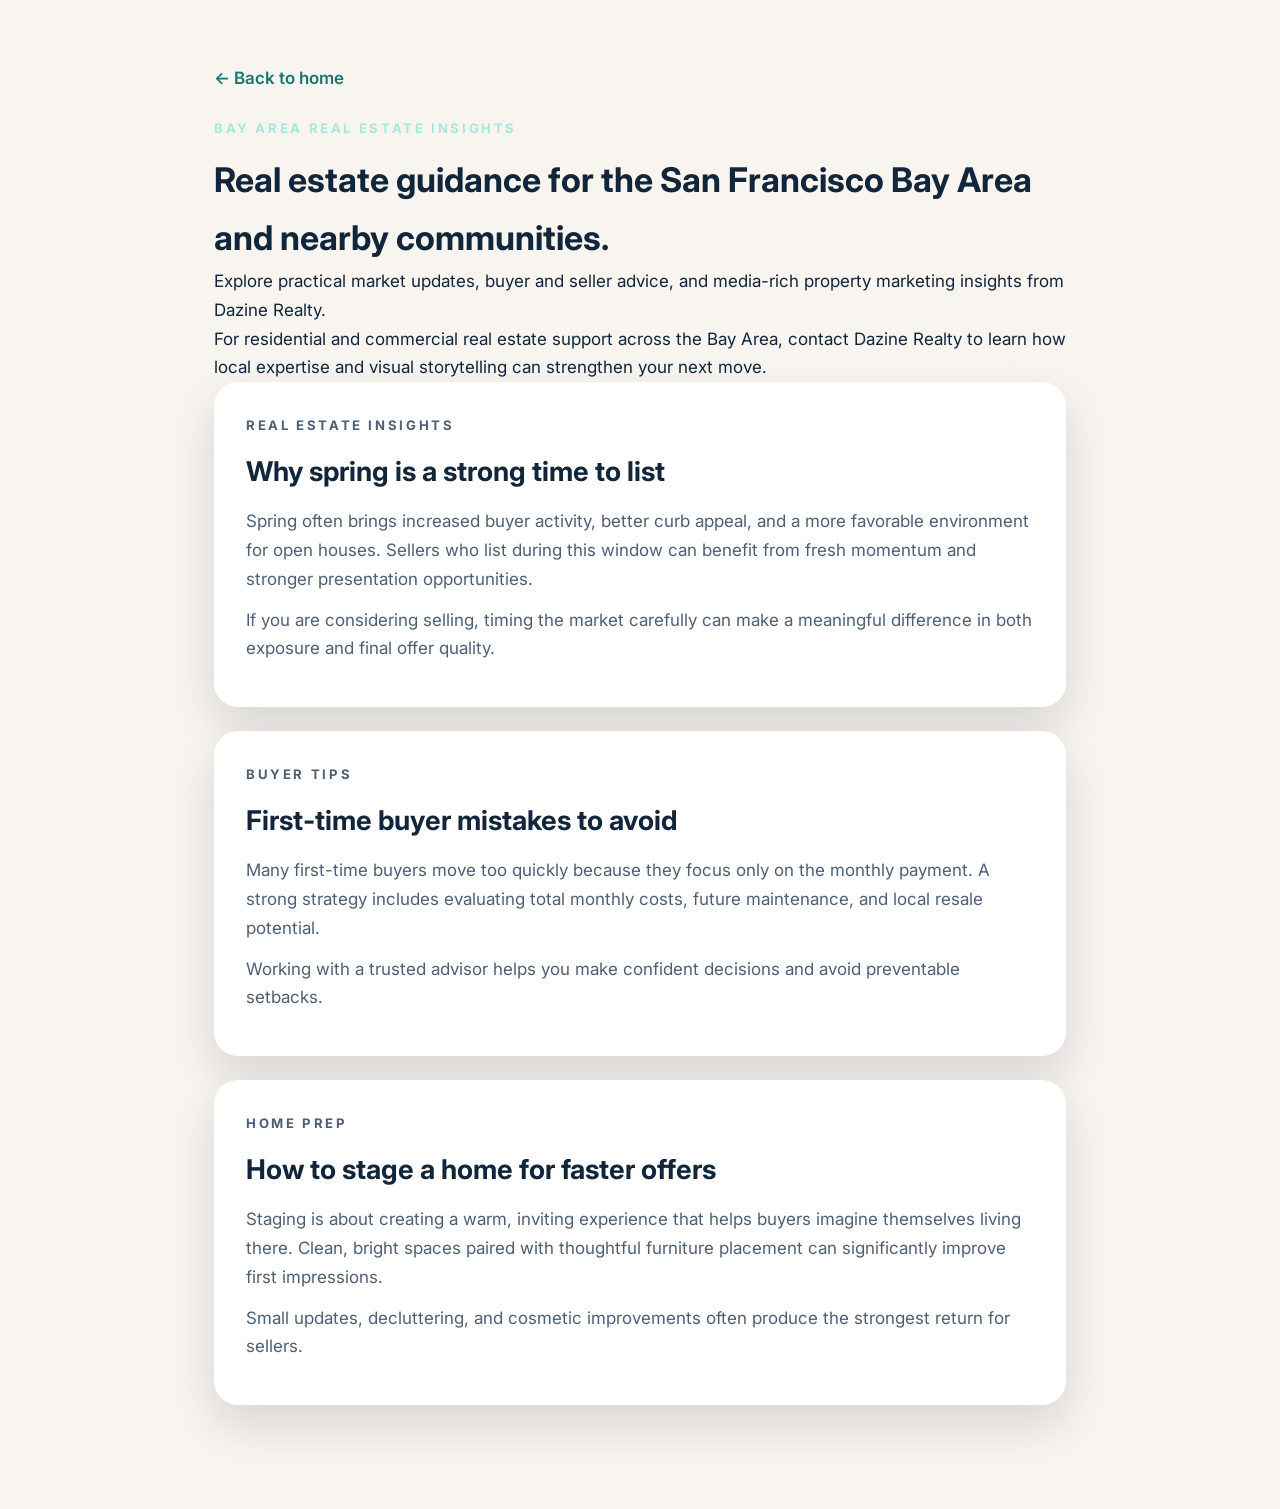
==== blog.html @ 2d31d54a "Improve SEO, contact details, and social links" ====
<!DOCTYPE html>
<html lang="en">
  <head>
    <meta charset="UTF-8" />
    <meta name="viewport" content="width=device-width, initial-scale=1.0" />
    <title>Bay Area Real Estate Blog | Dazine Realty</title>
    <meta
      name="description"
      content="Bay Area real estate insights, market updates, and practical tips for buyers, sellers, and commercial clients from Dazine Realty."
    />
    <meta
      name="keywords"
      content="Bay Area real estate blog, San Francisco Bay Area market updates, Oakland real estate tips, San Jose real estate advice, commercial real estate insights"
    />
    <meta name="robots" content="index, follow" />
    <link rel="preconnect" href="https://fonts.googleapis.com" />
    <link rel="preconnect" href="https://fonts.gstatic.com" crossorigin />
    <link
      href="https://fonts.googleapis.com/css2?family=Inter:wght@400;500;600;700;800&display=swap"
      rel="stylesheet"
    />
    <link rel="stylesheet" href="style.css" />
  </head>
  <body>
    <main class="blog-page">
      <a href="index.html" class="back-link">← Back to home</a>
      <p class="eyebrow">Bay Area real estate insights</p>
      <h1>Real estate guidance for the San Francisco Bay Area and nearby communities.</h1>
      <p>
        Explore practical market updates, buyer and seller advice, and media-rich property marketing insights from Dazine Realty.
      </p>
      <p>
        For residential and commercial real estate support across the Bay Area, <a href="index.html#contact">contact Dazine Realty</a> to learn how local expertise and visual storytelling can strengthen your next move.
      </p>
      <section class="blog-post">
        <p class="eyebrow">Real estate insights</p>
        <h2>Why spring is a strong time to list</h2>
        <p>
          Spring often brings increased buyer activity, better curb appeal, and a more favorable
          environment for open houses. Sellers who list during this window can benefit from fresh
          momentum and stronger presentation opportunities.
        </p>
        <p>
          If you are considering selling, timing the market carefully can make a meaningful difference
          in both exposure and final offer quality.
        </p>
      </section>

      <section class="blog-post">
        <p class="eyebrow">Buyer tips</p>
        <h2>First-time buyer mistakes to avoid</h2>
        <p>
          Many first-time buyers move too quickly because they focus only on the monthly payment. A strong
          strategy includes evaluating total monthly costs, future maintenance, and local resale potential.
        </p>
        <p>
          Working with a trusted advisor helps you make confident decisions and avoid preventable setbacks.
        </p>
      </section>

      <section class="blog-post">
        <p class="eyebrow">Home prep</p>
        <h2>How to stage a home for faster offers</h2>
        <p>
          Staging is about creating a warm, inviting experience that helps buyers imagine themselves living there.
          Clean, bright spaces paired with thoughtful furniture placement can significantly improve first impressions.
        </p>
        <p>
          Small updates, decluttering, and cosmetic improvements often produce the strongest return for sellers.
        </p>
      </section>
    </main>
  </body>
</html>
---- style.css ----
:root {
  --navy: #0f2237;
  --teal: #16796f;
  --cream: #f8f4ef;
  --text: #11253b;
  --muted: #4e5f74;
  --shadow: 0 20px 45px rgba(17, 37, 59, 0.14);
  --focus: #0b63ce;
}

* {
  box-sizing: border-box;
  margin: 0;
  padding: 0;
}

html {
  scroll-behavior: smooth;
}

body {
  font-family: 'Inter', sans-serif;
  color: var(--text);
  background: var(--cream);
  line-height: 1.7;
  font-size: 17px;
}

img {
  width: 100%;
  display: block;
}

a {
  color: inherit;
  text-decoration: none;
}

a:hover,
a:focus-visible {
  color: var(--teal);
}

*:focus-visible {
  outline: 3px solid var(--focus);
  outline-offset: 3px;
  border-radius: 4px;
}
.skip-link {
  position: absolute;
  left: -9999px;
  top: 0;
  background: var(--navy);
  color: white;
  padding: 10px 14px;
  z-index: 1000;
  border-radius: 0 0 6px 0;
}

.skip-link:focus {
  left: 0;
}
.hero {
  background: linear-gradient(135deg, rgba(18, 38, 58, 0.9), rgba(42, 157, 143, 0.8)),
    url('https://images.unsplash.com/photo-1494526585095-c41746248156?auto=format&fit=crop&w=1600&q=80') center/cover;
  color: white;
  padding: 24px 24px 80px;
}

.navbar {
  max-width: 1180px;
  margin: 0 auto;
  display: flex;
  align-items: center;
  justify-content: space-between;
  padding: 12px 0 40px;
}

.brand {
  font-size: 1.2rem;
  font-weight: 800;
  letter-spacing: 0.04em;
}

.nav-links {
  display: flex;
  gap: 18px;
  flex-wrap: wrap;
}

.nav-links a {
  color: rgba(255,255,255,0.95);
  font-size: 0.95rem;
  font-weight: 600;
}

.nav-link {
  display: inline-block;
  padding: 4px 8px;
  border: 1px solid rgba(255,255,255,0.85);
  border-radius: 999px;
  background: rgba(255,255,255,0.12);
}

.hero-content {
  max-width: 1180px;
  margin: 0 auto;
  display: grid;
  grid-template-columns: 1.5fr 0.8fr;
  gap: 32px;
  align-items: center;
}

.eyebrow {
  text-transform: uppercase;
  letter-spacing: 0.2em;
  font-weight: 700;
  font-size: 0.82rem;
  color: #a8e6df;
  margin-bottom: 12px;
}

.hero h1 {
  font-size: clamp(2.2rem, 4.2vw, 3.5rem);
  margin-bottom: 16px;
  line-height: 1.15;
  letter-spacing: -0.02em;
}

.hero-text {
  font-size: 1.08rem;
  max-width: 680px;
  color: rgba(255,255,255,0.94);
  margin-bottom: 24px;
}

.btn {
  display: inline-block;
  padding: 12px 18px;
  border-radius: 999px;
  font-weight: 600;
  margin-right: 12px;
  margin-bottom: 10px;
}

.btn-primary {
  background: white;
  color: var(--navy);
  font-weight: 700;
  box-shadow: 0 2px 8px rgba(0, 0, 0, 0.12);
}

.btn-secondary {
  border: 1px solid rgba(255,255,255,0.9);
  color: white;
  font-weight: 700;
  background: rgba(255,255,255,0.08);
}

.hero-card {
  background: rgba(255,255,255,0.96);
  color: var(--text);
  border-radius: 20px;
  padding: 24px;
  box-shadow: var(--shadow);
  border: 1px solid rgba(255,255,255,0.9);
}

.hero-side-stack {
  display: flex;
  flex-direction: column;
  gap: 16px;
}

.hero-photo-card {
  display: flex;
  flex-direction: column;
  gap: 12px;
}

.photo-placeholder {
  min-height: 240px;
  border-radius: 16px;
  background: linear-gradient(135deg, #dfe7ee, #c7d6e0);
  display: grid;
  place-items: center;
  color: var(--navy);
  font-weight: 700;
  text-align: center;
  padding: 16px;
}

.hero-card h3 {
  margin-bottom: 12px;
}

.hero-card ul {
  padding-left: 18px;
  color: var(--muted);
}

.section {
  max-width: 1180px;
  margin: 0 auto;
  padding: 84px 24px;
}

.intro-strip {
  display: grid;
  grid-template-columns: repeat(3, 1fr);
  gap: 20px;
  margin-top: -24px;
  padding-top: 0;
}

.intro-strip > div {
  background: white;
  border-radius: 18px;
  padding: 24px;
  box-shadow: var(--shadow);
  text-align: center;
}

.intro-strip strong {
  display: block;
  font-size: 1.6rem;
  color: var(--teal);
}

.section-heading {
  margin-bottom: 28px;
}

.section-heading h2 {
  font-size: clamp(1.7rem, 3vw, 2.35rem);
  max-width: 760px;
  line-height: 1.25;
}

.about-grid,
.contact-grid {
  display: grid;
  grid-template-columns: 1fr 1fr;
  gap: 24px;
}

.about-grid p,
.contact-info p {
  color: var(--muted);
}

.card-grid {
  display: grid;
  grid-template-columns: repeat(3, 1fr);
  gap: 24px;
}

.card {
  background: white;
  border-radius: 20px;
  padding: 26px;
  box-shadow: var(--shadow);
  border: 1px solid #dfe7ee;
}

.card h3 {
  margin-bottom: 10px;
}

.card p,
.card span {
  color: var(--muted);
}

.blog-card {
  display: block;
  transition: transform 0.2s ease, box-shadow 0.2s ease;
}

.blog-card:hover {
  transform: translateY(-4px);
  box-shadow: 0 24px 45px rgba(18, 38, 58, 0.16);
}

.blog-page {
  max-width: 900px;
  margin: 0 auto;
  padding: 64px 24px 80px;
}

.blog-page .back-link {
  display: inline-block;
  margin-bottom: 24px;
  color: var(--teal);
  font-weight: 600;
}

.blog-post {
  background: white;
  border-radius: 24px;
  padding: 32px;
  box-shadow: var(--shadow);
  margin-bottom: 24px;
}

.blog-post h2 {
  margin-bottom: 12px;
  font-size: 1.7rem;
}

.blog-post p {
  color: var(--muted);
  margin-bottom: 12px;
}

.listing-card {
  overflow: hidden;
  padding: 0;
}

.listing-card img {
  height: 220px;
  object-fit: cover;
}

.card-content {
  padding: 20px 24px 24px;
}

.contact-section {
  background: white;
  border-radius: 24px;
  box-shadow: var(--shadow);
  margin-bottom: 40px;
}

.contact-form {
  display: flex;
  flex-direction: column;
  gap: 12px;
}

.contact-form label {
  font-weight: 600;
  color: var(--text);
}

.contact-form input,
.contact-form textarea {
  border: 1px solid #9faebd;
  border-radius: 12px;
  padding: 13px 15px;
  font: inherit;
  background: #fff;
  min-height: 46px;
}

.contact-form input::placeholder,
.contact-form textarea::placeholder {
  color: #5d6b78;
}

.contact-form .form-status {
  margin-top: 4px;
  font-size: 0.95rem;
  color: var(--teal);
  font-weight: 600;
}

.contact-form button {
  border: none;
  cursor: pointer;
}

.contact-info {
  background: var(--cream);
  border-radius: 20px;
  padding: 24px;
  border: 1px solid #dfe7ee;
}

footer {
  text-align: center;
  padding: 24px 24px 44px;
  color: var(--muted);
  font-size: 0.98rem;
}

footer p {
  max-width: 700px;
  margin: 0 auto;
}

.footer-content {
  margin-bottom: 12px;
}

.footer-badges {
  display: flex;
  justify-content: center;
  align-items: center;
  gap: 10px;
  flex-wrap: wrap;
}

.equal-housing,
.social-link {
  display: inline-flex;
  align-items: center;
  gap: 8px;
  padding: 8px 14px;
  border: 1px solid #d7e1eb;
  border-radius: 999px;
  background: white;
  font-size: 0.95rem;
}

.social-link {
  padding: 8px;
}

.equal-housing-icon,
.social-icon {
  width: 28px;
  height: 28px;
  object-fit: contain;
  display: block;
}

.socials-block {
  margin-top: 16px;
}

.socials-title {
  font-size: 0.85rem;
  font-weight: 700;
  text-transform: uppercase;
  letter-spacing: 0.16em;
  color: var(--teal);
  margin-bottom: 8px;
}

.social-links-row {
  display: flex;
  gap: 10px;
  flex-wrap: wrap;
}

@media (max-width: 900px) {
  .hero-content,
  .about-grid,
  .contact-grid,
  .card-grid,
  .intro-strip {
    grid-template-columns: 1fr;
  }

  .hero {
    padding-bottom: 60px;
  }
}

@media (max-width: 640px) {
  .nav-links {
    width: 100%;
    justify-content: space-between;
  }

  .skip-nav-link {
    margin-left: auto;
  }

  .navbar {
    flex-direction: column;
    align-items: flex-start;
    gap: 12px;
  }

  .nav-links {
    gap: 12px;
  }

  .hero {
    padding: 20px 16px 56px;
  }

  .section {
    padding: 56px 16px;
  }
}
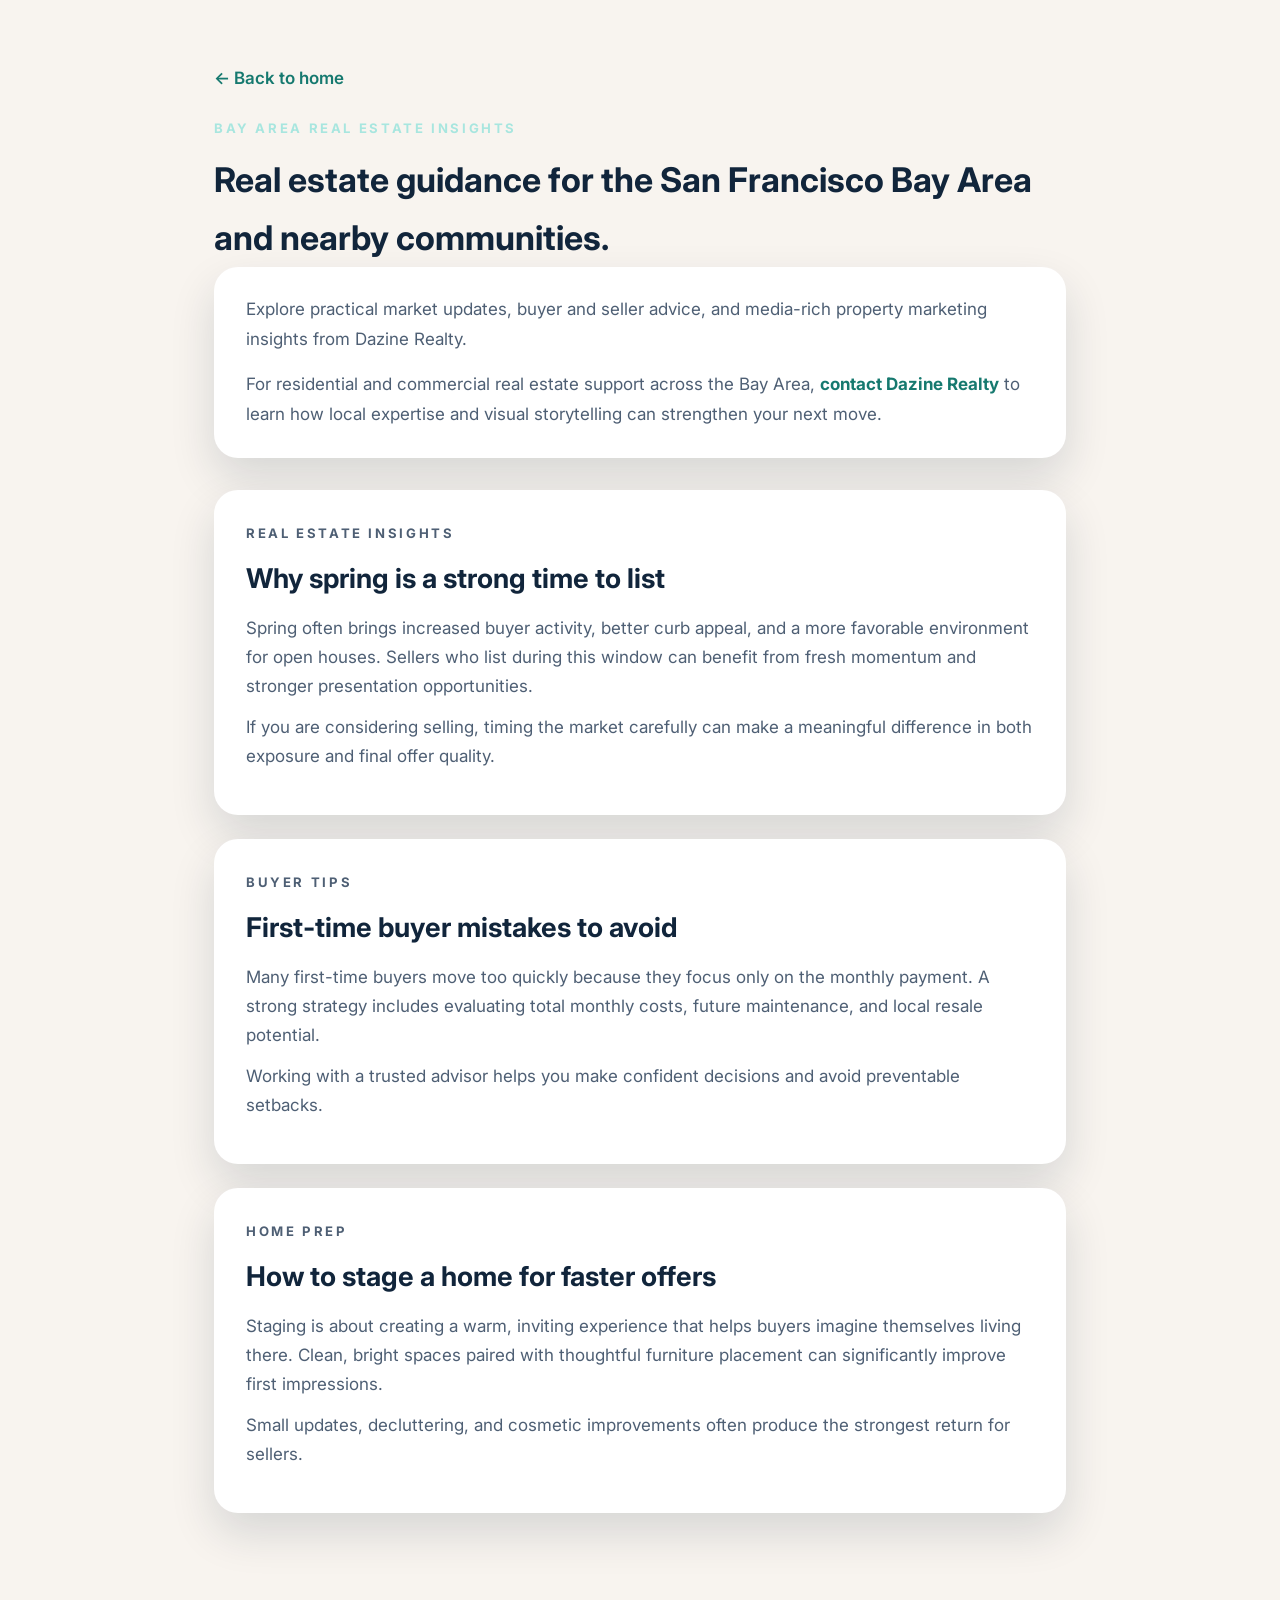
==== commit 39c76909: "Style blog intro card and deploy update" ====
--- a/blog.html
+++ b/blog.html
@@ -1,6 +1,15 @@
 <!DOCTYPE html>
 <html lang="en">
   <head>
+    <!-- Google tag (gtag.js) -->
+    <script async src="https://www.googletagmanager.com/gtag/js?id=G-FYJN9053RN"></script>
+    <script>
+      window.dataLayer = window.dataLayer || [];
+      function gtag(){dataLayer.push(arguments);}
+      gtag('js', new Date());
+
+      gtag('config', 'G-FYJN9053RN');
+    </script>
     <meta charset="UTF-8" />
     <meta name="viewport" content="width=device-width, initial-scale=1.0" />
     <title>Bay Area Real Estate Blog | Dazine Realty</title>
@@ -26,12 +35,14 @@
       <a href="index.html" class="back-link">← Back to home</a>
       <p class="eyebrow">Bay Area real estate insights</p>
       <h1>Real estate guidance for the San Francisco Bay Area and nearby communities.</h1>
-      <p>
-        Explore practical market updates, buyer and seller advice, and media-rich property marketing insights from Dazine Realty.
-      </p>
-      <p>
-        For residential and commercial real estate support across the Bay Area, <a href="index.html#contact">contact Dazine Realty</a> to learn how local expertise and visual storytelling can strengthen your next move.
-      </p>
+      <div class="blog-intro-card">
+        <p>
+          Explore practical market updates, buyer and seller advice, and media-rich property marketing insights from Dazine Realty.
+        </p>
+        <p>
+          For residential and commercial real estate support across the Bay Area, <a href="index.html#contact">contact Dazine Realty</a> to learn how local expertise and visual storytelling can strengthen your next move.
+        </p>
+      </div>
       <section class="blog-post">
         <p class="eyebrow">Real estate insights</p>
         <h2>Why spring is a strong time to list</h2>
--- a/style.css
+++ b/style.css
@@ -65,6 +65,7 @@
     url('https://images.unsplash.com/photo-1494526585095-c41746248156?auto=format&fit=crop&w=1600&q=80') center/cover;
   color: white;
   padding: 24px 24px 80px;
+  min-height: 760px;
 }
 
 .navbar {
@@ -77,9 +78,29 @@
 }
 
 .brand {
-  font-size: 1.2rem;
+  display: inline-flex;
+  align-items: center;
+  justify-content: center;
+  font-size: 1.25rem;
   font-weight: 800;
-  letter-spacing: 0.04em;
+  letter-spacing: 0.14em;
+  text-transform: uppercase;
+  padding: 12px 24px;
+  border-radius: 999px;
+  border: 1px solid rgba(255, 255, 255, 0.35);
+  background: rgba(255, 255, 255, 0.16);
+  color: white;
+  box-shadow: 0 16px 36px rgba(0, 0, 0, 0.18);
+  text-shadow: 0 1px 2px rgba(0, 0, 0, 0.18);
+  backdrop-filter: blur(10px);
+  transition: transform 0.2s ease, background 0.2s ease, box-shadow 0.2s ease;
+}
+
+.brand:hover,
+.brand:focus-visible {
+  transform: translateY(-2px);
+  background: rgba(255, 255, 255, 0.28);
+  box-shadow: 0 20px 42px rgba(0, 0, 0, 0.22);
 }
 
 .nav-links {
@@ -96,10 +117,19 @@
 
 .nav-link {
   display: inline-block;
-  padding: 4px 8px;
-  border: 1px solid rgba(255,255,255,0.85);
+  padding: 6px 12px;
+  border: 1px solid rgba(255,255,255,0.35);
   border-radius: 999px;
   background: rgba(255,255,255,0.12);
+  transition: background 0.2s ease, transform 0.2s ease, color 0.2s ease, box-shadow 0.2s ease;
+}
+
+.nav-link:hover,
+.nav-link:focus-visible {
+  background: rgba(255,255,255,0.3);
+  color: white;
+  transform: translateY(-1px);
+  box-shadow: 0 8px 18px rgba(0, 0, 0, 0.14);
 }
 
 .hero-content {
@@ -108,7 +138,25 @@
   display: grid;
   grid-template-columns: 1.5fr 0.8fr;
   gap: 32px;
-  align-items: center;
+  align-items: stretch;
+}
+
+.hero-copy {
+  display: flex;
+  flex-direction: column;
+  justify-content: space-between;
+  min-height: 100%;
+  padding-top: 280px;
+}
+
+.hero-actions {
+  display: flex;
+  gap: 14px;
+  margin-top: 0;
+}
+
+.hero-actions .btn {
+  margin-top: 0;
 }
 
 .eyebrow {
@@ -128,10 +176,11 @@
 }
 
 .hero-text {
-  font-size: 1.08rem;
-  max-width: 680px;
+  font-size: 1.18rem;
+  max-width: 760px;
   color: rgba(255,255,255,0.94);
   margin-bottom: 24px;
+  line-height: 1.75;
 }
 
 .btn {
@@ -141,20 +190,38 @@
   font-weight: 600;
   margin-right: 12px;
   margin-bottom: 10px;
+  transition: transform 0.2s ease, background 0.2s ease, box-shadow 0.2s ease;
 }
 
 .btn-primary {
+  background: rgba(255, 255, 255, 0.18);
+  color: white;
+  border: 1px solid rgba(255,255,255,0.35);
+  font-weight: 700;
+}
+
+.btn-secondary {
   background: white;
   color: var(--navy);
   font-weight: 700;
-  box-shadow: 0 2px 8px rgba(0, 0, 0, 0.12);
-}
-
-.btn-secondary {
-  border: 1px solid rgba(255,255,255,0.9);
-  color: white;
-  font-weight: 700;
-  background: rgba(255,255,255,0.08);
+  box-shadow: 0 8px 22px rgba(0, 0, 0, 0.16);
+}
+
+.btn:hover,
+.btn:focus-visible {
+  transform: translateY(-2px);
+}
+
+.btn-primary:hover,
+.btn-primary:focus-visible {
+  background: rgba(255, 255, 255, 0.26);
+  box-shadow: 0 10px 24px rgba(0, 0, 0, 0.14);
+}
+
+.btn-secondary:hover,
+.btn-secondary:focus-visible {
+  background: #f9f9f9;
+  box-shadow: 0 12px 28px rgba(0, 0, 0, 0.18);
 }
 
 .hero-card {
@@ -295,6 +362,29 @@
   font-weight: 600;
 }
 
+.blog-intro-card {
+  background: white;
+  border-radius: 24px;
+  padding: 28px 32px;
+  box-shadow: var(--shadow);
+  margin-bottom: 32px;
+}
+
+.blog-intro-card p {
+  color: var(--muted);
+  margin-bottom: 16px;
+  line-height: 1.75;
+}
+
+.blog-intro-card p:last-child {
+  margin-bottom: 0;
+}
+
+.blog-intro-card a {
+  color: var(--teal);
+  font-weight: 700;
+}
+
 .blog-post {
   background: white;
   border-radius: 24px;
@@ -311,6 +401,30 @@
 .blog-post p {
   color: var(--muted);
   margin-bottom: 12px;
+}
+
+.page-intro-card {
+  background: white;
+  border-radius: 24px;
+  padding: 30px 32px;
+  box-shadow: var(--shadow);
+  margin-bottom: 32px;
+}
+
+.page-intro-card p {
+  color: var(--muted);
+  margin-bottom: 16px;
+  line-height: 1.8;
+  max-width: 760px;
+}
+
+.page-intro-card p:last-child {
+  margin-bottom: 0;
+}
+
+.page-intro-card a {
+  color: var(--teal);
+  font-weight: 700;
 }
 
 .listing-card {
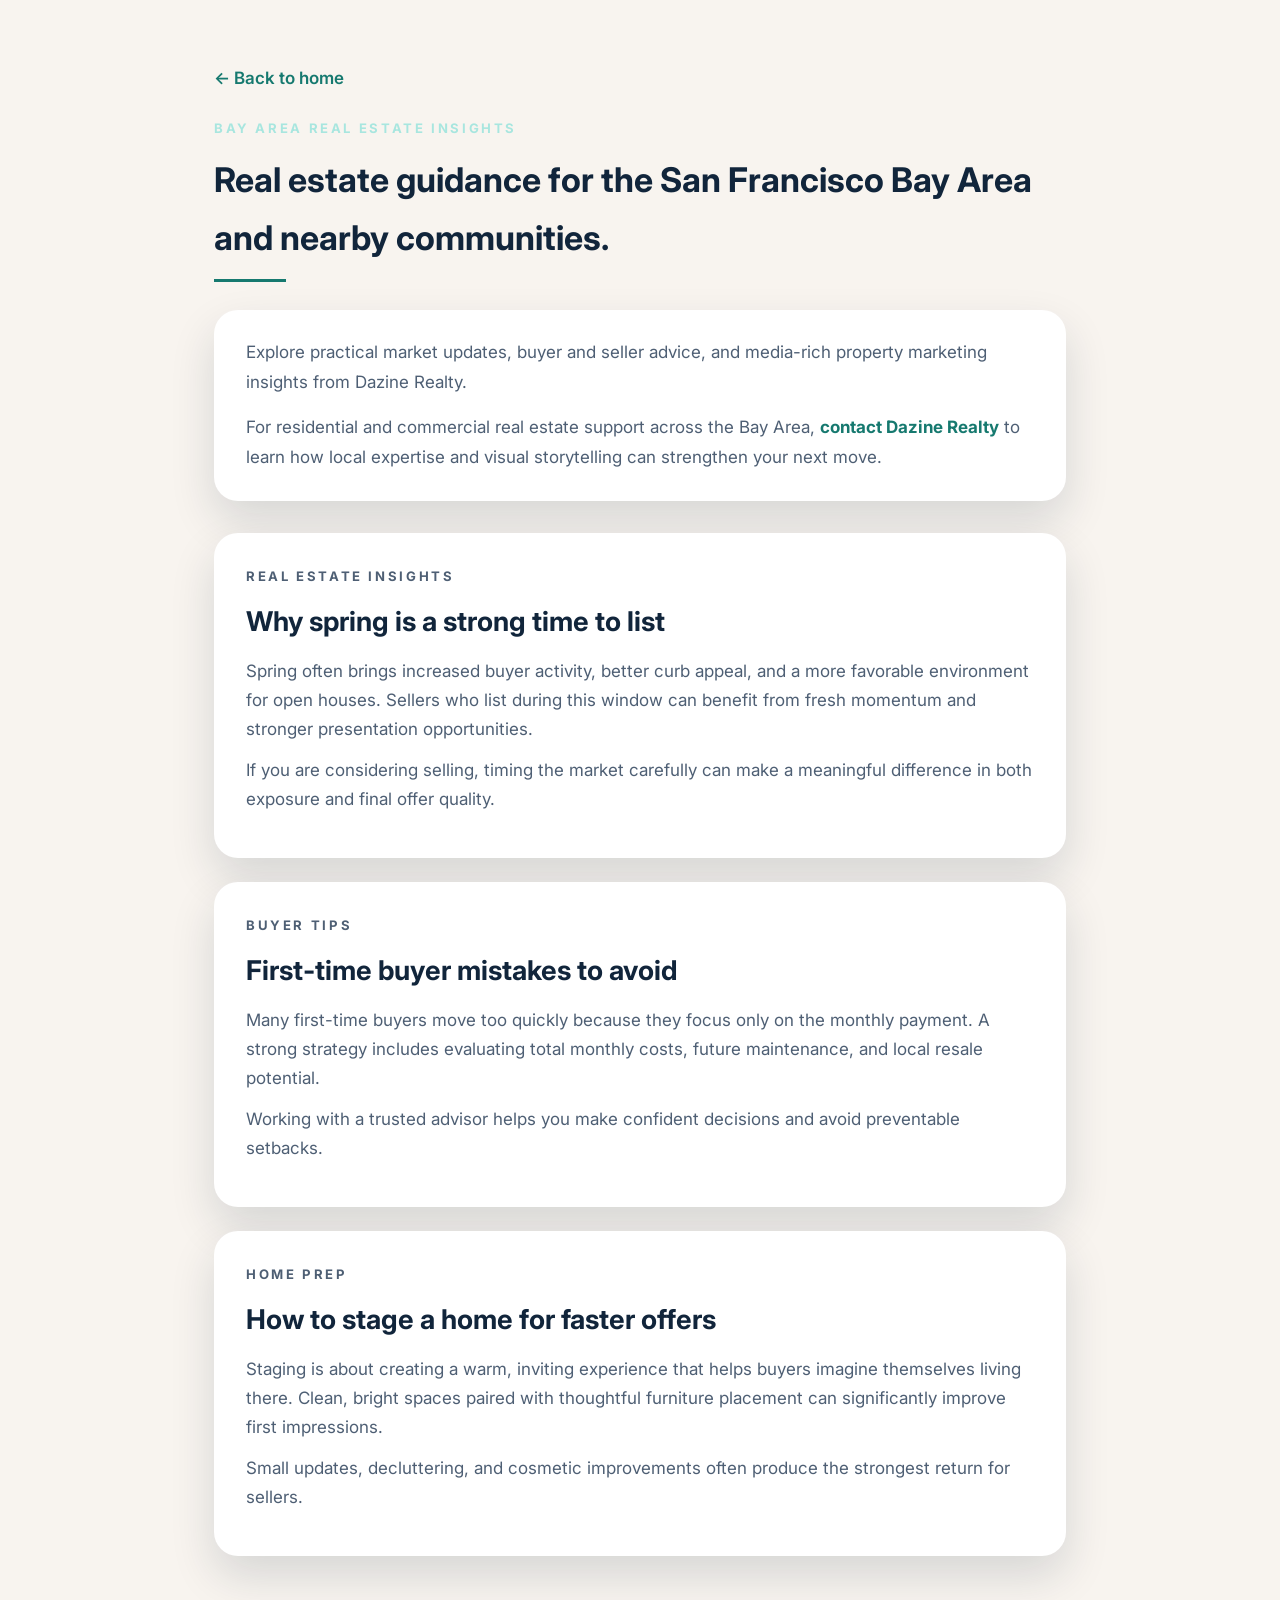
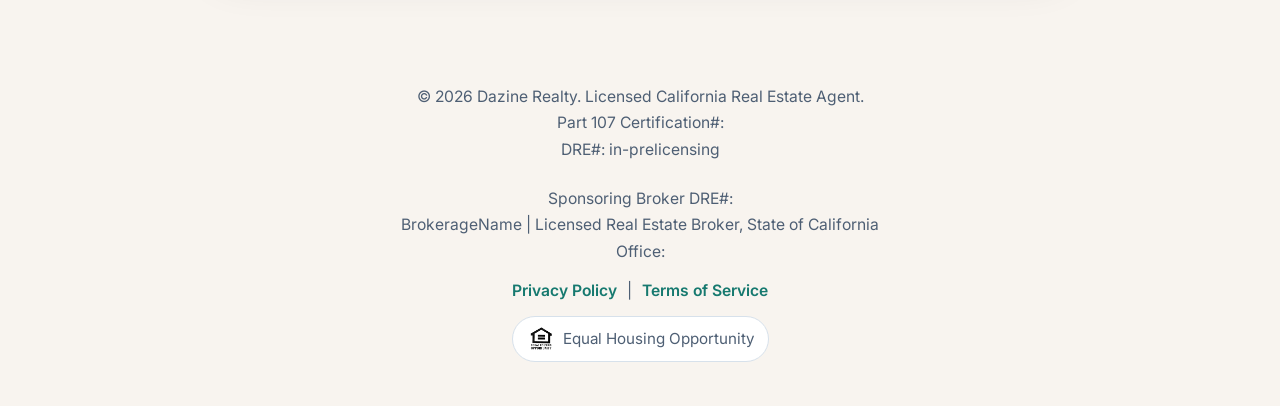
==== commit 9a48d525: "Update site content and legal pages" ====
--- a/blog.html
+++ b/blog.html
@@ -81,5 +81,27 @@
         </p>
       </section>
     </main>
+
+    <footer aria-label="Footer">
+      <div class="footer-content">
+        <p>© 2026 Dazine Realty. Licensed California Real Estate Agent.</p>
+        <p>Part 107 Certification#:</p>
+        <p>DRE#: in-prelicensing</p>
+        <p class="legal-group-start">Sponsoring Broker DRE#:</p>
+        <p>BrokerageName | Licensed Real Estate Broker, State of California</p>
+        <p>Office:</p>
+        <p class="footer-legal-links">
+          <a href="legal.html#privacy">Privacy Policy</a>
+          <span aria-hidden="true">|</span>
+          <a href="legal.html#terms">Terms of Service</a>
+        </p>
+      </div>
+      <div class="footer-badges">
+        <div class="equal-housing" aria-label="Equal Housing Opportunity">
+          <img src="EqualHousingOpportunityLogo.png" alt="Equal Housing Opportunity logo" class="equal-housing-icon" />
+          <span>Equal Housing Opportunity</span>
+        </div>
+      </div>
+    </footer>
   </body>
 </html>
--- a/style.css
+++ b/style.css
@@ -316,6 +316,14 @@
   color: var(--muted);
 }
 
+.legal-group-start {
+  margin-top: 1.4em;
+}
+
+.contact-service {
+  margin-top: 2.4em;
+}
+
 .card-grid {
   display: grid;
   grid-template-columns: repeat(3, 1fr);
@@ -360,6 +368,19 @@
   margin-bottom: 24px;
   color: var(--teal);
   font-weight: 600;
+}
+
+.blog-page h1 {
+  margin-bottom: 28px;
+}
+
+.blog-page h1::after {
+  content: '';
+  display: block;
+  width: 72px;
+  height: 3px;
+  margin-top: 12px;
+  background: var(--teal);
 }
 
 .blog-intro-card {
@@ -482,7 +503,9 @@
 }
 
 .contact-form button {
-  border: none;
+  border: 2px solid var(--navy);
+  background: var(--teal);
+  color: white;
   cursor: pointer;
 }
 
@@ -493,6 +516,19 @@
   border: 1px solid #dfe7ee;
 }
 
+.contact-info h3 {
+  margin-bottom: 20px;
+}
+
+.contact-info h3::after {
+  content: '';
+  display: block;
+  width: 48px;
+  height: 3px;
+  margin-top: 8px;
+  background: var(--teal);
+}
+
 footer {
   text-align: center;
   padding: 24px 24px 44px;
@@ -507,6 +543,68 @@
 
 .footer-content {
   margin-bottom: 12px;
+}
+
+.footer-legal-links {
+  display: flex;
+  justify-content: center;
+  gap: 10px;
+  flex-wrap: wrap;
+  margin-top: 12px;
+}
+
+.footer-legal-links a {
+  color: var(--teal);
+  font-weight: 600;
+}
+
+.legal-page {
+  max-width: 900px;
+  margin: 0 auto;
+  padding: 64px 24px 80px;
+}
+
+.legal-page .back-link {
+  display: inline-block;
+  margin-bottom: 24px;
+  color: var(--teal);
+  font-weight: 600;
+}
+
+.legal-page h1 {
+  margin-bottom: 28px;
+}
+
+.legal-section {
+  background: white;
+  border-radius: 24px;
+  padding: 32px;
+  margin-bottom: 24px;
+  box-shadow: var(--shadow);
+  scroll-margin-top: 24px;
+}
+
+.legal-section h2 {
+  margin-bottom: 16px;
+}
+
+.legal-section h3 {
+  margin-top: 24px;
+  margin-bottom: 8px;
+}
+
+.legal-section p {
+  color: var(--muted);
+  margin-bottom: 12px;
+}
+
+.legal-section p:last-child {
+  margin-bottom: 0;
+}
+
+.legal-section a {
+  color: var(--teal);
+  font-weight: 600;
 }
 
 .footer-badges {
